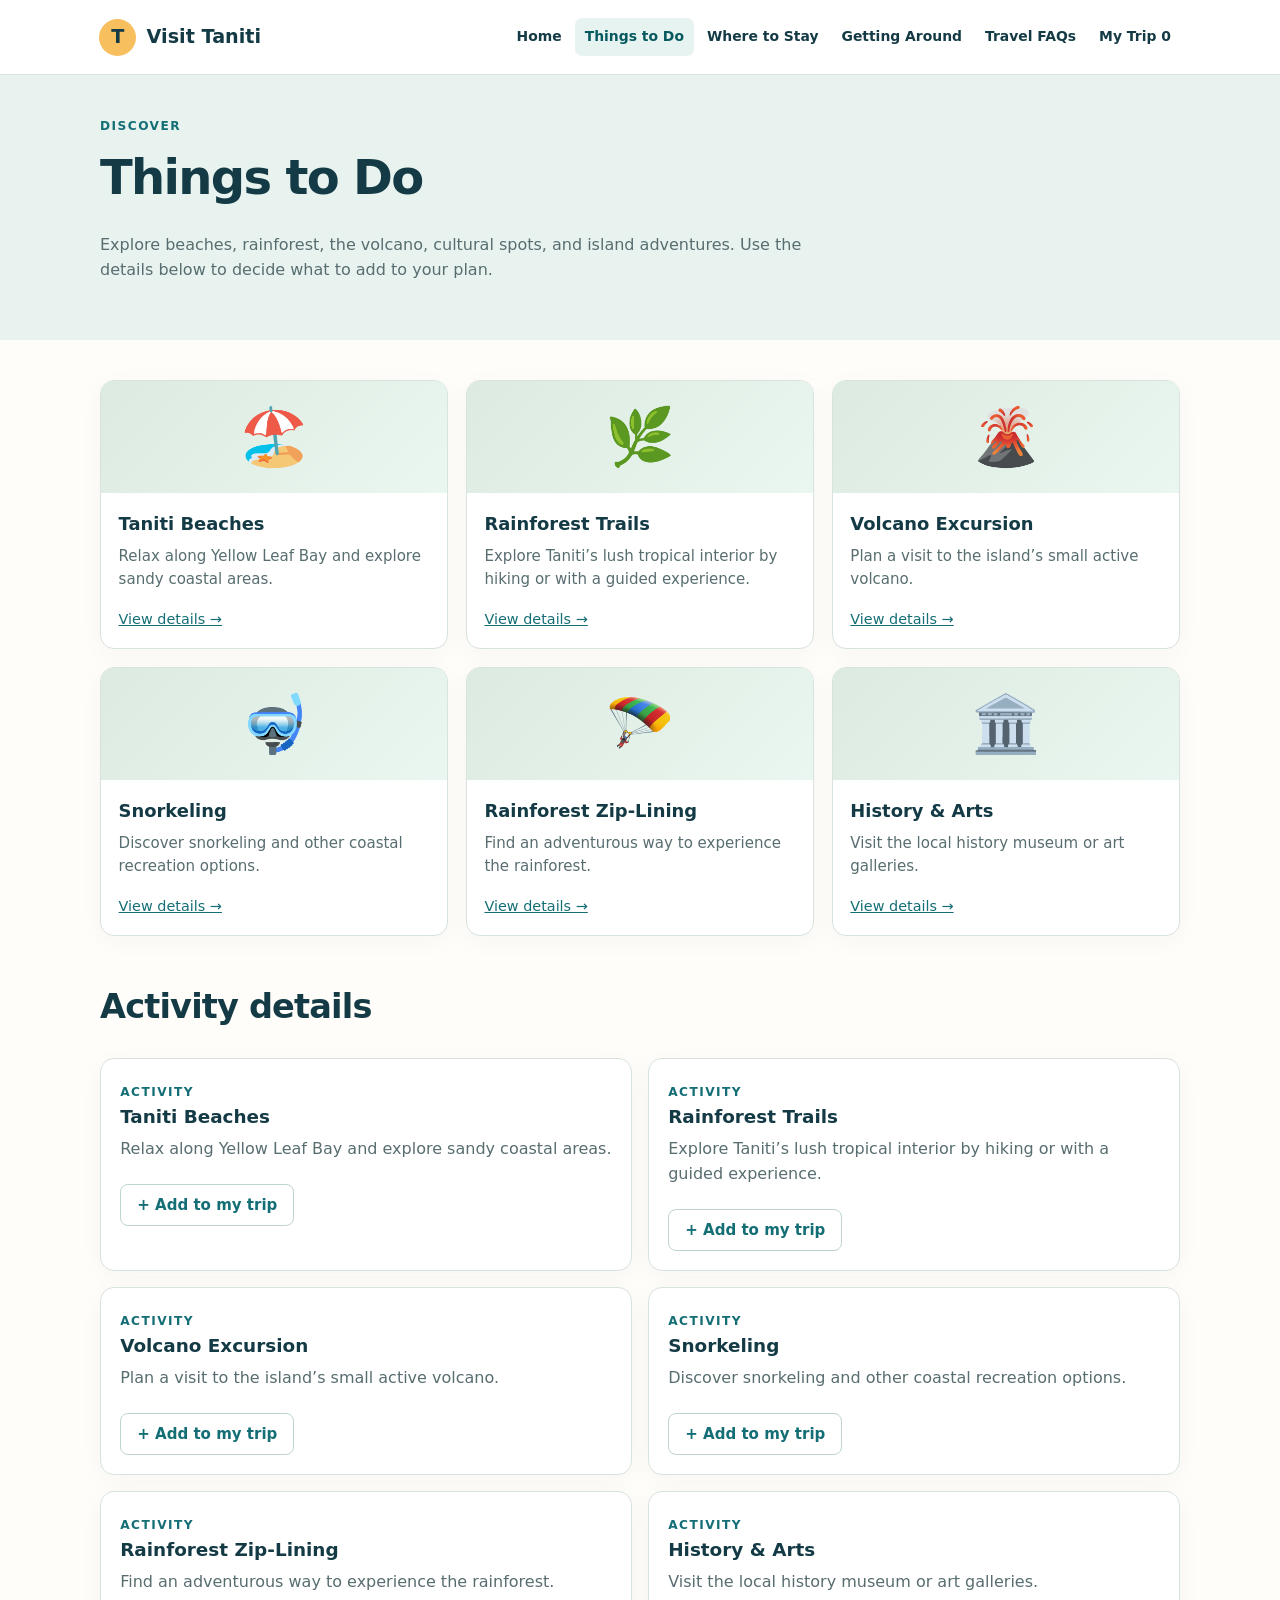
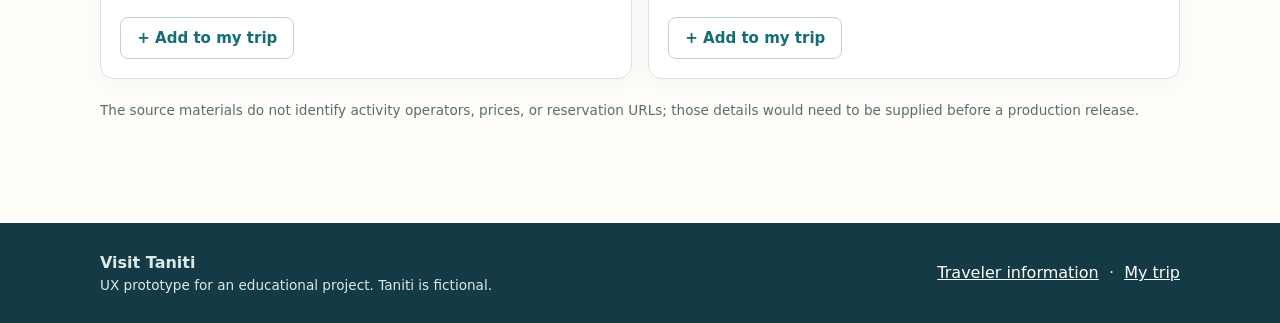
==== activities.html @ c04d9606 "Add initial Taniti website prototype Initial upload of the Taniti tourism website prototype prepared" ====
<!DOCTYPE html><html lang="en"><head><meta charset="utf-8"><meta name="viewport" content="width=device-width,initial-scale=1"><meta name="description" content="See attractions and activities available on Taniti."><title>Things to Do | Visit Taniti</title><link rel="stylesheet" href="styles.css"><script src="script.js" defer></script></head><body><a class="skip" href="#main">Skip to main content</a><header class="mast"><div class="mast-inner"><a class="brand" href="index.html"><span class="brandmark" aria-hidden="true">T</span> Visit Taniti</a><button class="menu-toggle" id="menu-toggle" aria-controls="nav" aria-expanded="false">Menu</button><nav id="nav" class="nav" aria-label="Main navigation"><a href="index.html">Home</a><a href="activities.html" aria-current="page">Things to Do</a><a href="stays.html">Where to Stay</a><a href="transport.html">Getting Around</a><a href="faq.html">Travel FAQs</a><a href="my-trip.html">My Trip <span data-plan-count aria-label="number of saved options">0</span></a></nav></div></header><main id="main"><section class="page-intro"><div class="wrap"><div class="small-caps">Discover</div><h1>Things to Do</h1><p>Explore beaches, rainforest, the volcano, cultural spots, and island adventures. Use the details below to decide what to add to your plan.</p></div></section><div class="wrap"><div class="grid"><article class="tile"><div class="art" aria-hidden="true">🏖️</div><div class="tile-body"><h3>Taniti Beaches</h3><p>Relax along Yellow Leaf Bay and explore sandy coastal areas.</p><div class="tile-links"><a href="#beaches">View details →</a></div></div></article><article class="tile"><div class="art" aria-hidden="true">🌿</div><div class="tile-body"><h3>Rainforest Trails</h3><p>Explore Taniti’s lush tropical interior by hiking or with a guided experience.</p><div class="tile-links"><a href="#rainforest">View details →</a></div></div></article><article class="tile"><div class="art" aria-hidden="true">🌋</div><div class="tile-body"><h3>Volcano Excursion</h3><p>Plan a visit to the island’s small active volcano.</p><div class="tile-links"><a href="#volcano">View details →</a></div></div></article><article class="tile"><div class="art" aria-hidden="true">🤿</div><div class="tile-body"><h3>Snorkeling</h3><p>Discover snorkeling and other coastal recreation options.</p><div class="tile-links"><a href="#snorkeling">View details →</a></div></div></article><article class="tile"><div class="art" aria-hidden="true">🪂</div><div class="tile-body"><h3>Rainforest Zip-Lining</h3><p>Find an adventurous way to experience the rainforest.</p><div class="tile-links"><a href="#zipline">View details →</a></div></div></article><article class="tile"><div class="art" aria-hidden="true">🏛️</div><div class="tile-body"><h3>History & Arts</h3><p>Visit the local history museum or art galleries.</p><div class="tile-links"><a href="#culture">View details →</a></div></div></article></div><div class="section-head" style="margin-top:3rem"><h2>Activity details</h2></div><div class="detail-list"><article class="panel detail" id="beaches"><span class="small-caps">Activity</span><h3>Taniti Beaches</h3><p>Relax along Yellow Leaf Bay and explore sandy coastal areas.</p><button class="button-alt" type="button" data-add="Beach afternoon">+ Add to my trip</button></article><article class="panel detail" id="rainforest"><span class="small-caps">Activity</span><h3>Rainforest Trails</h3><p>Explore Taniti’s lush tropical interior by hiking or with a guided experience.</p><button class="button-alt" type="button" data-add="Rainforest hike">+ Add to my trip</button></article><article class="panel detail" id="volcano"><span class="small-caps">Activity</span><h3>Volcano Excursion</h3><p>Plan a visit to the island’s small active volcano.</p><button class="button-alt" type="button" data-add="Volcano sightseeing">+ Add to my trip</button></article><article class="panel detail" id="snorkeling"><span class="small-caps">Activity</span><h3>Snorkeling</h3><p>Discover snorkeling and other coastal recreation options.</p><button class="button-alt" type="button" data-add="Snorkeling">+ Add to my trip</button></article><article class="panel detail" id="zipline"><span class="small-caps">Activity</span><h3>Rainforest Zip-Lining</h3><p>Find an adventurous way to experience the rainforest.</p><button class="button-alt" type="button" data-add="Zip-lining">+ Add to my trip</button></article><article class="panel detail" id="culture"><span class="small-caps">Activity</span><h3>History & Arts</h3><p>Visit the local history museum or art galleries.</p><button class="button-alt" type="button" data-add="Museum or galleries">+ Add to my trip</button></article></div><p class="fineprint" style="margin-top:1.3rem">The source materials do not identify activity operators, prices, or reservation URLs; those details would need to be supplied before a production release.</p></div></main><footer class="footer"><div class="wrap"><div><strong>Visit Taniti</strong><div class="fineprint" style="color:#dbeae6">UX prototype for an educational project. Taniti is fictional.</div></div><div><a href="faq.html">Traveler information</a> &nbsp;·&nbsp; <a href="my-trip.html">My trip</a></div></div></footer><div class="toast" role="status" aria-live="polite"></div></body></html>
---- styles.css ----
:root{--navy:#143b45;--teal:#146e75;--sand:#f6efdf;--cream:#fffdf9;--ink:#20363a;--muted:#586d70;--line:#d7e3de;--yellow:#f7bf5d;--white:#fff;--focus:#b64812}
*{box-sizing:border-box}html{scroll-behavior:smooth}body{margin:0;font-family:system-ui,-apple-system,BlinkMacSystemFont,"Segoe UI",sans-serif;color:var(--ink);background:var(--cream);line-height:1.57}a{color:var(--teal)}a:hover{text-decoration-thickness:2px}a:focus-visible,button:focus-visible,summary:focus-visible{outline:3px solid var(--focus);outline-offset:3px}.skip{position:absolute;left:-10000px;top:5px;background:#fff;padding:.7rem;z-index:999}.skip:focus{left:10px}.mast{background:#fff;border-bottom:1px solid var(--line);position:sticky;top:0;z-index:10}.mast-inner{max-width:1120px;margin:auto;padding:0 1.2rem;display:flex;justify-content:space-between;align-items:center;gap:1rem;min-height:74px}.brand{display:flex;align-items:center;gap:.65rem;text-decoration:none!important;color:var(--navy);font-size:1.2rem;font-weight:850;white-space:nowrap}.brandmark{display:inline-flex;align-items:center;justify-content:center;background:var(--yellow);color:var(--navy);width:37px;height:37px;border-radius:50%;font-weight:900}.nav{display:flex;align-items:center;gap:.2rem}.nav a{font-size:.87rem;font-weight:650;color:var(--navy);padding:.53rem .62rem;border-radius:7px;text-decoration:none;white-space:nowrap}.nav a[aria-current=page],.nav a:hover{background:#e7f3f0;color:#075960}.menu-toggle{display:none;border:1px solid var(--line);border-radius:7px;background:#fff;padding:.55rem .8rem;color:var(--navy);font-size:1rem}.hero{background:linear-gradient(115deg,#143b45 0%,#1d6571 58%,#438e8a 100%);color:#fff}.hero .wrap{padding:4.7rem 1.25rem 4.2rem}.wrap{max-width:1120px;margin:auto;padding:2.5rem 1.25rem}.narrow{max-width:840px}.eyebrow{font-size:.78rem;text-transform:uppercase;letter-spacing:.11em;font-weight:800;color:#ffdc98}.hero h1{font-size:clamp(2.2rem,5vw,4rem);line-height:1.1;max-width:750px;margin:.7rem 0 1.1rem;letter-spacing:-.035em}.hero p{max-width:660px;font-size:1.14rem;color:#e4f5f2}.hero-art{position:absolute;right:10%;top:120px;opacity:.12;font-size:9rem;pointer-events:none}.actions{display:flex;gap:.75rem;flex-wrap:wrap;margin-top:1.6rem}.button,.button-alt{display:inline-flex;align-items:center;justify-content:center;gap:.3rem;min-height:42px;border-radius:8px;font-weight:750;padding:.64rem 1rem;text-decoration:none!important;cursor:pointer;border:1px solid transparent;font-family:inherit;font-size:.94rem}.button{background:var(--yellow);color:#20363a}.button:hover{background:#ffe0a5}.button-alt{background:#fff;color:var(--teal);border-color:#bed5cf}.button-alt:hover{background:#eaf6f1}button.button-alt{border:1px solid #bed5cf}.section-head{display:flex;align-items:end;justify-content:space-between;gap:1rem;margin-bottom:1.4rem}.section-head h2,h2{font-size:clamp(1.55rem,3vw,2.1rem);line-height:1.2;color:var(--navy);letter-spacing:-.025em;margin:.2rem 0 .5rem}.section-head p,.subtle{color:var(--muted);margin:0}.grid{display:grid;grid-template-columns:repeat(3,minmax(0,1fr));gap:1.1rem}.grid.two{grid-template-columns:repeat(2,minmax(0,1fr))}.tile,.panel{background:#fff;border:1px solid var(--line);border-radius:14px;box-shadow:0 5px 25px #143b4509}.tile{overflow:hidden;display:flex;flex-direction:column}.art{height:112px;display:flex;align-items:center;justify-content:center;font-size:3.5rem;background:linear-gradient(135deg,#dceae1,#e9f7f0)}.tile-body{padding:1.1rem;flex:1;display:flex;flex-direction:column;align-items:flex-start}.tile h3{font-size:1.12rem;margin:0 0 .4rem;color:var(--navy)}.tile p{font-size:.94rem;color:var(--muted);margin:0 0 1rem;flex:1}.tile-links{display:flex;align-items:center;flex-wrap:wrap;gap:.8rem;font-size:.9rem;margin-top:auto}.pill{font-size:.74rem;font-weight:750;background:#e9f4ed;color:#26604e;border-radius:20px;padding:.24rem .55rem;display:inline-block;margin-bottom:.7rem}.band{background:var(--sand)}.notice{padding:1rem 1.2rem;border-left:4px solid var(--teal);background:#ecf7f3;border-radius:0 8px 8px 0;color:var(--navy)}.detail-list{display:grid;grid-template-columns:repeat(2,1fr);gap:1rem}.detail{padding:1.2rem}.detail h3{margin:0 0 .25rem;font-size:1.15rem;color:var(--navy)}.detail p{margin:.2rem 0 .9rem;color:var(--muted)}.detail .button-alt{margin-top:.5rem}.page-intro{background:#e8f3ef}.page-intro .wrap{padding-top:2.6rem;padding-bottom:2.6rem}.page-intro h1{font-size:clamp(2rem,4vw,3rem);letter-spacing:-.035em;color:var(--navy);margin:.3rem 0}.page-intro p{max-width:750px;color:var(--muted)}.small-caps{font-size:.76rem;letter-spacing:.12em;text-transform:uppercase;color:var(--teal);font-weight:850}.steps{counter-reset:steps}.step{counter-increment:steps;display:flex;gap:1rem;margin:1rem 0}.step:before{content:counter(steps);flex:none;width:30px;height:30px;border-radius:50%;background:#d7e9e3;color:var(--navy);display:grid;place-items:center;font-weight:800}.footer{background:var(--navy);color:#dbeae6;margin-top:3rem}.footer .wrap{display:flex;gap:1rem;align-items:center;justify-content:space-between;padding-top:1.7rem;padding-bottom:1.7rem}.footer a{color:#fff}.faq-list details{background:#fff;border:1px solid var(--line);border-radius:9px;padding:1rem 1.1rem;margin:.8rem 0}.faq-list summary{cursor:pointer;font-weight:750;color:var(--navy)}.faq-list details p{margin:.75rem 0 .1rem;color:var(--muted)}.trip-item{display:flex;align-items:center;justify-content:space-between;gap:1rem;padding:.9rem 0;border-bottom:1px solid var(--line)}.trip-item button{border:1px solid #b4d1c9;border-radius:7px;padding:.4rem .75rem;background:white;cursor:pointer}.trip-list{padding:0;list-style:none}.toast{position:fixed;bottom:1.3rem;right:1.3rem;padding:1rem 1.3rem;border-radius:10px;background:var(--navy);color:#fff;box-shadow:0 12px 35px #0002;z-index:30;opacity:0;transform:translateY(15px);transition:.2s;pointer-events:none}.toast.show{opacity:1;transform:translateY(0)}.fineprint{font-size:.85rem;color:var(--muted)}
@media(max-width:970px){.nav a{font-size:.8rem;padding:.4rem}.grid{grid-template-columns:repeat(2,minmax(0,1fr))}}
@media(max-width:680px){.mast-inner{flex-wrap:wrap;min-height:68px}.menu-toggle{display:block}.nav{display:none;width:100%;flex-direction:column;align-items:stretch;padding:0 0 .9rem}.nav.open{display:flex}.nav a{font-size:1rem;padding:.75rem}.grid,.grid.two,.detail-list{grid-template-columns:1fr}.hero .wrap{padding:3.4rem 1.2rem}.hero h1{font-size:2.6rem}.footer .wrap{align-items:flex-start;flex-direction:column}}
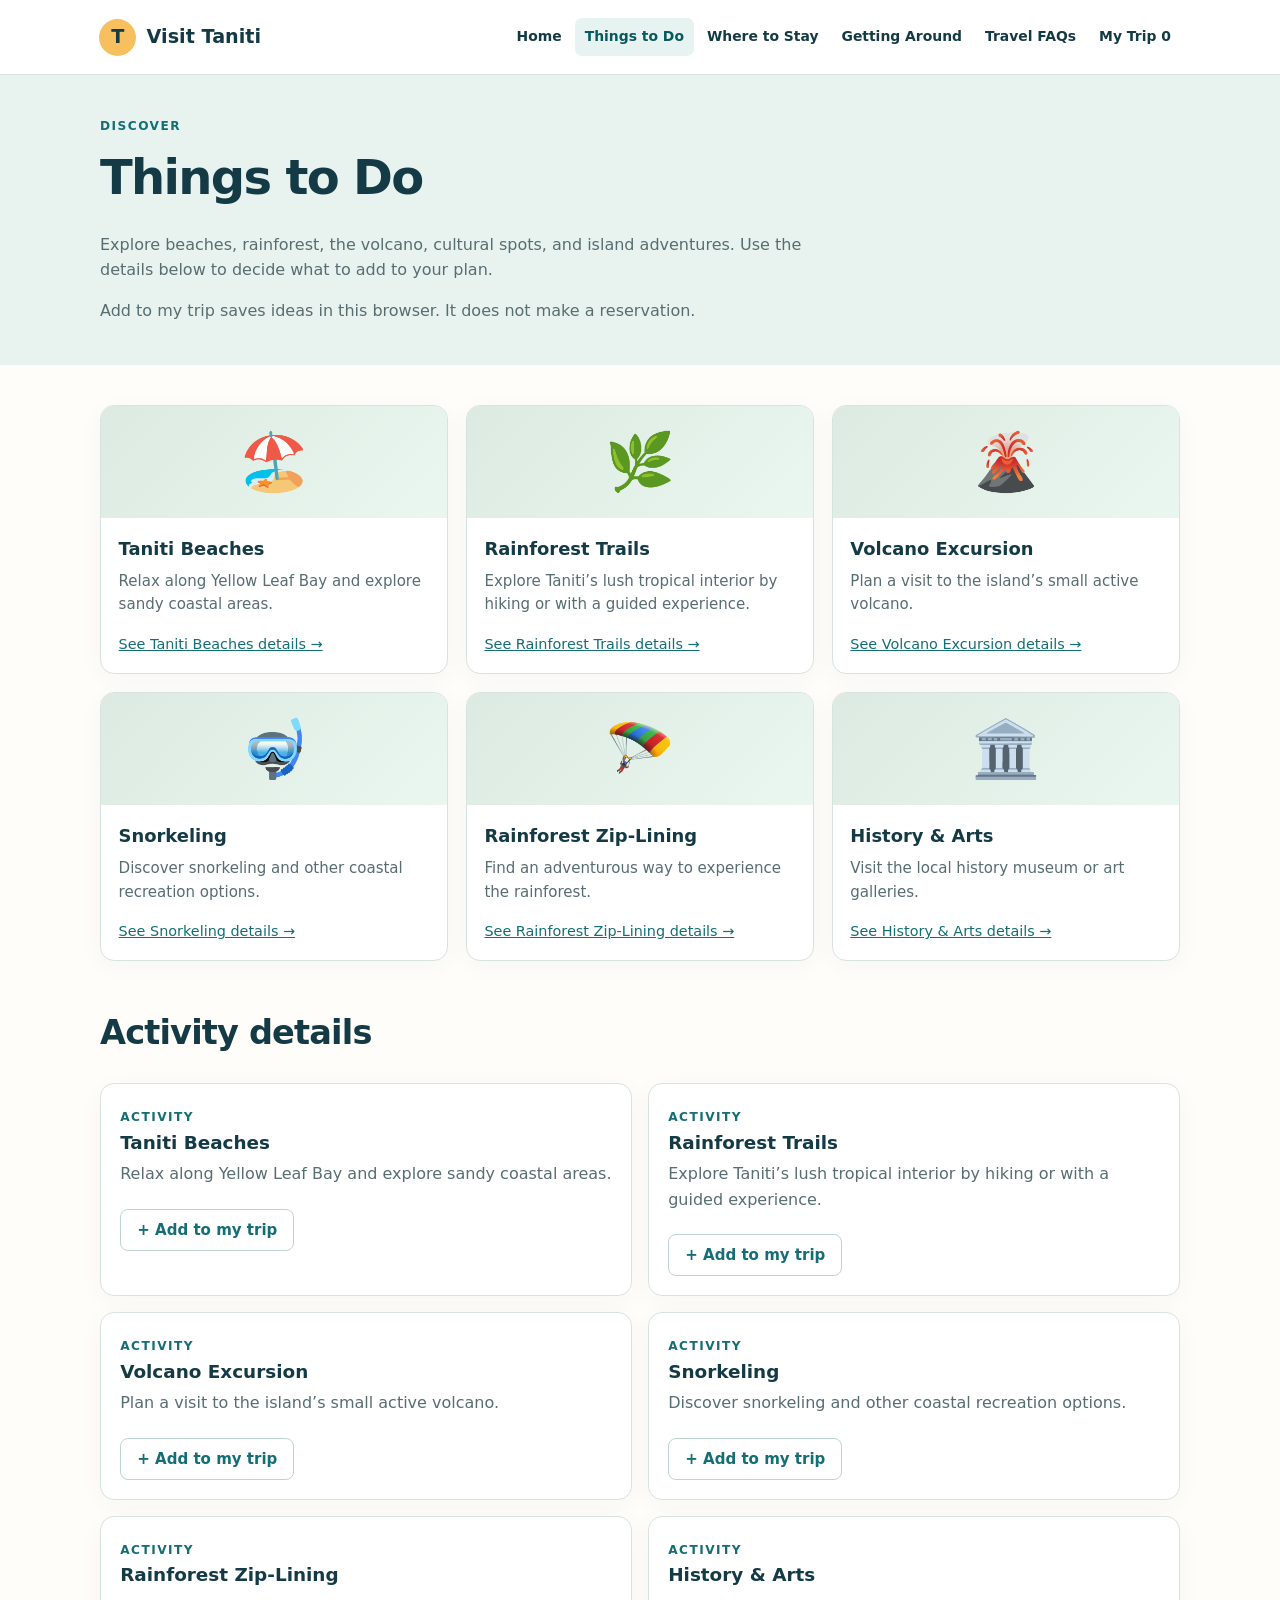
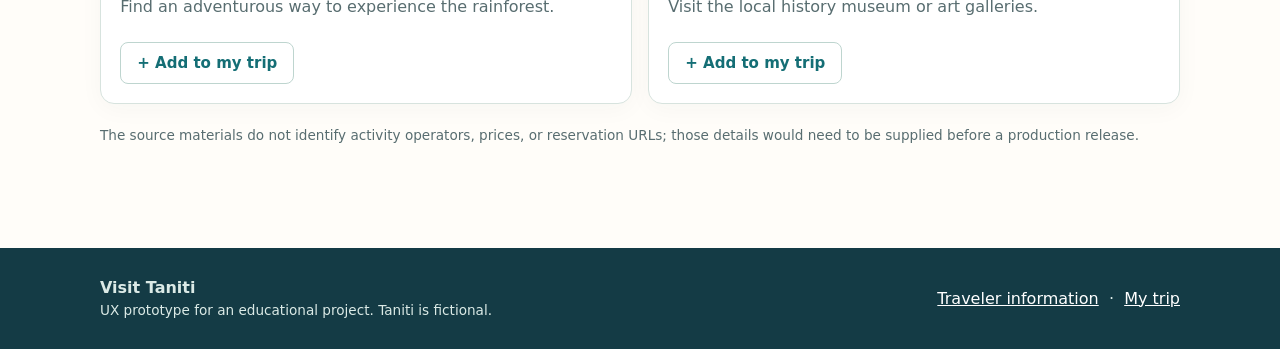
==== commit 84486a45: "Refine navigation and travel planning experience" ====
--- a/activities.html
+++ b/activities.html
@@ -1 +1,2 @@
-<!DOCTYPE html><html lang="en"><head><meta charset="utf-8"><meta name="viewport" content="width=device-width,initial-scale=1"><meta name="description" content="See attractions and activities available on Taniti."><title>Things to Do | Visit Taniti</title><link rel="stylesheet" href="styles.css"><script src="script.js" defer></script></head><body><a class="skip" href="#main">Skip to main content</a><header class="mast"><div class="mast-inner"><a class="brand" href="index.html"><span class="brandmark" aria-hidden="true">T</span> Visit Taniti</a><button class="menu-toggle" id="menu-toggle" aria-controls="nav" aria-expanded="false">Menu</button><nav id="nav" class="nav" aria-label="Main navigation"><a href="index.html">Home</a><a href="activities.html" aria-current="page">Things to Do</a><a href="stays.html">Where to Stay</a><a href="transport.html">Getting Around</a><a href="faq.html">Travel FAQs</a><a href="my-trip.html">My Trip <span data-plan-count aria-label="number of saved options">0</span></a></nav></div></header><main id="main"><section class="page-intro"><div class="wrap"><div class="small-caps">Discover</div><h1>Things to Do</h1><p>Explore beaches, rainforest, the volcano, cultural spots, and island adventures. Use the details below to decide what to add to your plan.</p></div></section><div class="wrap"><div class="grid"><article class="tile"><div class="art" aria-hidden="true">🏖️</div><div class="tile-body"><h3>Taniti Beaches</h3><p>Relax along Yellow Leaf Bay and explore sandy coastal areas.</p><div class="tile-links"><a href="#beaches">View details →</a></div></div></article><article class="tile"><div class="art" aria-hidden="true">🌿</div><div class="tile-body"><h3>Rainforest Trails</h3><p>Explore Taniti’s lush tropical interior by hiking or with a guided experience.</p><div class="tile-links"><a href="#rainforest">View details →</a></div></div></article><article class="tile"><div class="art" aria-hidden="true">🌋</div><div class="tile-body"><h3>Volcano Excursion</h3><p>Plan a visit to the island’s small active volcano.</p><div class="tile-links"><a href="#volcano">View details →</a></div></div></article><article class="tile"><div class="art" aria-hidden="true">🤿</div><div class="tile-body"><h3>Snorkeling</h3><p>Discover snorkeling and other coastal recreation options.</p><div class="tile-links"><a href="#snorkeling">View details →</a></div></div></article><article class="tile"><div class="art" aria-hidden="true">🪂</div><div class="tile-body"><h3>Rainforest Zip-Lining</h3><p>Find an adventurous way to experience the rainforest.</p><div class="tile-links"><a href="#zipline">View details →</a></div></div></article><article class="tile"><div class="art" aria-hidden="true">🏛️</div><div class="tile-body"><h3>History & Arts</h3><p>Visit the local history museum or art galleries.</p><div class="tile-links"><a href="#culture">View details →</a></div></div></article></div><div class="section-head" style="margin-top:3rem"><h2>Activity details</h2></div><div class="detail-list"><article class="panel detail" id="beaches"><span class="small-caps">Activity</span><h3>Taniti Beaches</h3><p>Relax along Yellow Leaf Bay and explore sandy coastal areas.</p><button class="button-alt" type="button" data-add="Beach afternoon">+ Add to my trip</button></article><article class="panel detail" id="rainforest"><span class="small-caps">Activity</span><h3>Rainforest Trails</h3><p>Explore Taniti’s lush tropical interior by hiking or with a guided experience.</p><button class="button-alt" type="button" data-add="Rainforest hike">+ Add to my trip</button></article><article class="panel detail" id="volcano"><span class="small-caps">Activity</span><h3>Volcano Excursion</h3><p>Plan a visit to the island’s small active volcano.</p><button class="button-alt" type="button" data-add="Volcano sightseeing">+ Add to my trip</button></article><article class="panel detail" id="snorkeling"><span class="small-caps">Activity</span><h3>Snorkeling</h3><p>Discover snorkeling and other coastal recreation options.</p><button class="button-alt" type="button" data-add="Snorkeling">+ Add to my trip</button></article><article class="panel detail" id="zipline"><span class="small-caps">Activity</span><h3>Rainforest Zip-Lining</h3><p>Find an adventurous way to experience the rainforest.</p><button class="button-alt" type="button" data-add="Zip-lining">+ Add to my trip</button></article><article class="panel detail" id="culture"><span class="small-caps">Activity</span><h3>History & Arts</h3><p>Visit the local history museum or art galleries.</p><button class="button-alt" type="button" data-add="Museum or galleries">+ Add to my trip</button></article></div><p class="fineprint" style="margin-top:1.3rem">The source materials do not identify activity operators, prices, or reservation URLs; those details would need to be supplied before a production release.</p></div></main><footer class="footer"><div class="wrap"><div><strong>Visit Taniti</strong><div class="fineprint" style="color:#dbeae6">UX prototype for an educational project. Taniti is fictional.</div></div><div><a href="faq.html">Traveler information</a> &nbsp;·&nbsp; <a href="my-trip.html">My trip</a></div></div></footer><div class="toast" role="status" aria-live="polite"></div></body></html>+<!DOCTYPE html>
+<html lang="en"><head><meta charset="utf-8"/><meta content="width=device-width,initial-scale=1" name="viewport"/><meta content="See attractions and activities available on Taniti." name="description"/><title>Things to Do | Visit Taniti</title><link href="styles.css" rel="stylesheet"/><script defer="" src="script.js"></script></head><body><a class="skip" href="#main">Skip to main content</a><header class="mast"><div class="mast-inner"><a class="brand" href="index.html"><span aria-hidden="true" class="brandmark">T</span> Visit Taniti</a><button aria-controls="nav" aria-expanded="false" class="menu-toggle" id="menu-toggle">Menu</button><nav aria-label="Main navigation" class="nav" id="nav"><a href="index.html">Home</a><a aria-current="page" href="activities.html">Things to Do</a><a href="stays.html">Where to Stay</a><a href="transport.html">Getting Around</a><a href="faq.html">Travel FAQs</a><a href="my-trip.html">My Trip <span aria-label="number of saved options" data-plan-count="">0</span></a></nav></div></header><main id="main"><section class="page-intro"><div class="wrap"><div class="small-caps">Discover</div><h1>Things to Do</h1><p>Explore beaches, rainforest, the volcano, cultural spots, and island adventures. Use the details below to decide what to add to your plan.</p><p class="subtle">Add to my trip saves ideas in this browser. It does not make a reservation.</p></div></section><div class="wrap"><div class="grid"><article class="tile"><div aria-hidden="true" class="art">🏖️</div><div class="tile-body"><h3>Taniti Beaches</h3><p>Relax along Yellow Leaf Bay and explore sandy coastal areas.</p><div class="tile-links"><a href="#beaches">See Taniti Beaches details →</a></div></div></article><article class="tile"><div aria-hidden="true" class="art">🌿</div><div class="tile-body"><h3>Rainforest Trails</h3><p>Explore Taniti’s lush tropical interior by hiking or with a guided experience.</p><div class="tile-links"><a href="#rainforest">See Rainforest Trails details →</a></div></div></article><article class="tile"><div aria-hidden="true" class="art">🌋</div><div class="tile-body"><h3>Volcano Excursion</h3><p>Plan a visit to the island’s small active volcano.</p><div class="tile-links"><a href="#volcano">See Volcano Excursion details →</a></div></div></article><article class="tile"><div aria-hidden="true" class="art">🤿</div><div class="tile-body"><h3>Snorkeling</h3><p>Discover snorkeling and other coastal recreation options.</p><div class="tile-links"><a href="#snorkeling">See Snorkeling details →</a></div></div></article><article class="tile"><div aria-hidden="true" class="art">🪂</div><div class="tile-body"><h3>Rainforest Zip-Lining</h3><p>Find an adventurous way to experience the rainforest.</p><div class="tile-links"><a href="#zipline">See Rainforest Zip-Lining details →</a></div></div></article><article class="tile"><div aria-hidden="true" class="art">🏛️</div><div class="tile-body"><h3>History &amp; Arts</h3><p>Visit the local history museum or art galleries.</p><div class="tile-links"><a href="#culture">See History &amp; Arts details →</a></div></div></article></div><div class="section-head" style="margin-top:3rem"><h2>Activity details</h2></div><div class="detail-list"><article class="panel detail" id="beaches"><span class="small-caps">Activity</span><h3>Taniti Beaches</h3><p>Relax along Yellow Leaf Bay and explore sandy coastal areas.</p><button class="button-alt" data-add="Beach afternoon" type="button">+ Add to my trip</button></article><article class="panel detail" id="rainforest"><span class="small-caps">Activity</span><h3>Rainforest Trails</h3><p>Explore Taniti’s lush tropical interior by hiking or with a guided experience.</p><button class="button-alt" data-add="Rainforest hike" type="button">+ Add to my trip</button></article><article class="panel detail" id="volcano"><span class="small-caps">Activity</span><h3>Volcano Excursion</h3><p>Plan a visit to the island’s small active volcano.</p><button class="button-alt" data-add="Volcano sightseeing" type="button">+ Add to my trip</button></article><article class="panel detail" id="snorkeling"><span class="small-caps">Activity</span><h3>Snorkeling</h3><p>Discover snorkeling and other coastal recreation options.</p><button class="button-alt" data-add="Snorkeling" type="button">+ Add to my trip</button></article><article class="panel detail" id="zipline"><span class="small-caps">Activity</span><h3>Rainforest Zip-Lining</h3><p>Find an adventurous way to experience the rainforest.</p><button class="button-alt" data-add="Zip-lining" type="button">+ Add to my trip</button></article><article class="panel detail" id="culture"><span class="small-caps">Activity</span><h3>History &amp; Arts</h3><p>Visit the local history museum or art galleries.</p><button class="button-alt" data-add="Museum or galleries" type="button">+ Add to my trip</button></article></div><p class="fineprint" style="margin-top:1.3rem">The source materials do not identify activity operators, prices, or reservation URLs; those details would need to be supplied before a production release.</p></div></main><footer class="footer"><div class="wrap"><div><strong>Visit Taniti</strong><div class="fineprint" style="color:#dbeae6">UX prototype for an educational project. Taniti is fictional.</div></div><div><a href="faq.html">Traveler information</a>  ·  <a href="my-trip.html">My trip</a></div></div></footer><div aria-live="polite" class="toast" role="status"></div></body></html>
--- a/styles.css
+++ b/styles.css
@@ -1,5 +1,5 @@
 
 :root{--navy:#143b45;--teal:#146e75;--sand:#f6efdf;--cream:#fffdf9;--ink:#20363a;--muted:#586d70;--line:#d7e3de;--yellow:#f7bf5d;--white:#fff;--focus:#b64812}
-*{box-sizing:border-box}html{scroll-behavior:smooth}body{margin:0;font-family:system-ui,-apple-system,BlinkMacSystemFont,"Segoe UI",sans-serif;color:var(--ink);background:var(--cream);line-height:1.57}a{color:var(--teal)}a:hover{text-decoration-thickness:2px}a:focus-visible,button:focus-visible,summary:focus-visible{outline:3px solid var(--focus);outline-offset:3px}.skip{position:absolute;left:-10000px;top:5px;background:#fff;padding:.7rem;z-index:999}.skip:focus{left:10px}.mast{background:#fff;border-bottom:1px solid var(--line);position:sticky;top:0;z-index:10}.mast-inner{max-width:1120px;margin:auto;padding:0 1.2rem;display:flex;justify-content:space-between;align-items:center;gap:1rem;min-height:74px}.brand{display:flex;align-items:center;gap:.65rem;text-decoration:none!important;color:var(--navy);font-size:1.2rem;font-weight:850;white-space:nowrap}.brandmark{display:inline-flex;align-items:center;justify-content:center;background:var(--yellow);color:var(--navy);width:37px;height:37px;border-radius:50%;font-weight:900}.nav{display:flex;align-items:center;gap:.2rem}.nav a{font-size:.87rem;font-weight:650;color:var(--navy);padding:.53rem .62rem;border-radius:7px;text-decoration:none;white-space:nowrap}.nav a[aria-current=page],.nav a:hover{background:#e7f3f0;color:#075960}.menu-toggle{display:none;border:1px solid var(--line);border-radius:7px;background:#fff;padding:.55rem .8rem;color:var(--navy);font-size:1rem}.hero{background:linear-gradient(115deg,#143b45 0%,#1d6571 58%,#438e8a 100%);color:#fff}.hero .wrap{padding:4.7rem 1.25rem 4.2rem}.wrap{max-width:1120px;margin:auto;padding:2.5rem 1.25rem}.narrow{max-width:840px}.eyebrow{font-size:.78rem;text-transform:uppercase;letter-spacing:.11em;font-weight:800;color:#ffdc98}.hero h1{font-size:clamp(2.2rem,5vw,4rem);line-height:1.1;max-width:750px;margin:.7rem 0 1.1rem;letter-spacing:-.035em}.hero p{max-width:660px;font-size:1.14rem;color:#e4f5f2}.hero-art{position:absolute;right:10%;top:120px;opacity:.12;font-size:9rem;pointer-events:none}.actions{display:flex;gap:.75rem;flex-wrap:wrap;margin-top:1.6rem}.button,.button-alt{display:inline-flex;align-items:center;justify-content:center;gap:.3rem;min-height:42px;border-radius:8px;font-weight:750;padding:.64rem 1rem;text-decoration:none!important;cursor:pointer;border:1px solid transparent;font-family:inherit;font-size:.94rem}.button{background:var(--yellow);color:#20363a}.button:hover{background:#ffe0a5}.button-alt{background:#fff;color:var(--teal);border-color:#bed5cf}.button-alt:hover{background:#eaf6f1}button.button-alt{border:1px solid #bed5cf}.section-head{display:flex;align-items:end;justify-content:space-between;gap:1rem;margin-bottom:1.4rem}.section-head h2,h2{font-size:clamp(1.55rem,3vw,2.1rem);line-height:1.2;color:var(--navy);letter-spacing:-.025em;margin:.2rem 0 .5rem}.section-head p,.subtle{color:var(--muted);margin:0}.grid{display:grid;grid-template-columns:repeat(3,minmax(0,1fr));gap:1.1rem}.grid.two{grid-template-columns:repeat(2,minmax(0,1fr))}.tile,.panel{background:#fff;border:1px solid var(--line);border-radius:14px;box-shadow:0 5px 25px #143b4509}.tile{overflow:hidden;display:flex;flex-direction:column}.art{height:112px;display:flex;align-items:center;justify-content:center;font-size:3.5rem;background:linear-gradient(135deg,#dceae1,#e9f7f0)}.tile-body{padding:1.1rem;flex:1;display:flex;flex-direction:column;align-items:flex-start}.tile h3{font-size:1.12rem;margin:0 0 .4rem;color:var(--navy)}.tile p{font-size:.94rem;color:var(--muted);margin:0 0 1rem;flex:1}.tile-links{display:flex;align-items:center;flex-wrap:wrap;gap:.8rem;font-size:.9rem;margin-top:auto}.pill{font-size:.74rem;font-weight:750;background:#e9f4ed;color:#26604e;border-radius:20px;padding:.24rem .55rem;display:inline-block;margin-bottom:.7rem}.band{background:var(--sand)}.notice{padding:1rem 1.2rem;border-left:4px solid var(--teal);background:#ecf7f3;border-radius:0 8px 8px 0;color:var(--navy)}.detail-list{display:grid;grid-template-columns:repeat(2,1fr);gap:1rem}.detail{padding:1.2rem}.detail h3{margin:0 0 .25rem;font-size:1.15rem;color:var(--navy)}.detail p{margin:.2rem 0 .9rem;color:var(--muted)}.detail .button-alt{margin-top:.5rem}.page-intro{background:#e8f3ef}.page-intro .wrap{padding-top:2.6rem;padding-bottom:2.6rem}.page-intro h1{font-size:clamp(2rem,4vw,3rem);letter-spacing:-.035em;color:var(--navy);margin:.3rem 0}.page-intro p{max-width:750px;color:var(--muted)}.small-caps{font-size:.76rem;letter-spacing:.12em;text-transform:uppercase;color:var(--teal);font-weight:850}.steps{counter-reset:steps}.step{counter-increment:steps;display:flex;gap:1rem;margin:1rem 0}.step:before{content:counter(steps);flex:none;width:30px;height:30px;border-radius:50%;background:#d7e9e3;color:var(--navy);display:grid;place-items:center;font-weight:800}.footer{background:var(--navy);color:#dbeae6;margin-top:3rem}.footer .wrap{display:flex;gap:1rem;align-items:center;justify-content:space-between;padding-top:1.7rem;padding-bottom:1.7rem}.footer a{color:#fff}.faq-list details{background:#fff;border:1px solid var(--line);border-radius:9px;padding:1rem 1.1rem;margin:.8rem 0}.faq-list summary{cursor:pointer;font-weight:750;color:var(--navy)}.faq-list details p{margin:.75rem 0 .1rem;color:var(--muted)}.trip-item{display:flex;align-items:center;justify-content:space-between;gap:1rem;padding:.9rem 0;border-bottom:1px solid var(--line)}.trip-item button{border:1px solid #b4d1c9;border-radius:7px;padding:.4rem .75rem;background:white;cursor:pointer}.trip-list{padding:0;list-style:none}.toast{position:fixed;bottom:1.3rem;right:1.3rem;padding:1rem 1.3rem;border-radius:10px;background:var(--navy);color:#fff;box-shadow:0 12px 35px #0002;z-index:30;opacity:0;transform:translateY(15px);transition:.2s;pointer-events:none}.toast.show{opacity:1;transform:translateY(0)}.fineprint{font-size:.85rem;color:var(--muted)}
+*{box-sizing:border-box}html{scroll-behavior:smooth;scroll-padding-top:6rem}body{margin:0;font-family:system-ui,-apple-system,BlinkMacSystemFont,"Segoe UI",sans-serif;color:var(--ink);background:var(--cream);line-height:1.57}a{color:var(--teal)}a:hover{text-decoration-thickness:2px}a:focus-visible,button:focus-visible,summary:focus-visible{outline:3px solid var(--focus);outline-offset:3px}.skip{position:absolute;left:-10000px;top:5px;background:#fff;padding:.7rem;z-index:999}.skip:focus{left:10px}.mast{background:#fff;border-bottom:1px solid var(--line);position:sticky;top:0;z-index:10}.mast-inner{max-width:1120px;margin:auto;padding:0 1.2rem;display:flex;justify-content:space-between;align-items:center;gap:1rem;min-height:74px}.brand{display:flex;align-items:center;gap:.65rem;text-decoration:none!important;color:var(--navy);font-size:1.2rem;font-weight:850;white-space:nowrap}.brandmark{display:inline-flex;align-items:center;justify-content:center;background:var(--yellow);color:var(--navy);width:37px;height:37px;border-radius:50%;font-weight:900}.nav{display:flex;align-items:center;gap:.2rem}.nav a{font-size:.87rem;font-weight:650;color:var(--navy);padding:.53rem .62rem;border-radius:7px;text-decoration:none;white-space:nowrap}.nav a[aria-current=page],.nav a:hover{background:#e7f3f0;color:#075960}.menu-toggle{display:none;border:1px solid var(--line);border-radius:7px;background:#fff;padding:.55rem .8rem;color:var(--navy);font-size:1rem}.hero{background:linear-gradient(115deg,#143b45 0%,#1d6571 58%,#438e8a 100%);color:#fff}.hero .wrap{padding:4.7rem 1.25rem 4.2rem}.wrap{max-width:1120px;margin:auto;padding:2.5rem 1.25rem}.narrow{max-width:840px}.eyebrow{font-size:.78rem;text-transform:uppercase;letter-spacing:.11em;font-weight:800;color:#ffdc98}.hero h1{font-size:clamp(2.2rem,5vw,4rem);line-height:1.1;max-width:750px;margin:.7rem 0 1.1rem;letter-spacing:-.035em}.hero p{max-width:660px;font-size:1.14rem;color:#e4f5f2}.hero-art{position:absolute;right:10%;top:120px;opacity:.12;font-size:9rem;pointer-events:none}.actions{display:flex;gap:.75rem;flex-wrap:wrap;margin-top:1.6rem}.button,.button-alt{display:inline-flex;align-items:center;justify-content:center;gap:.3rem;min-height:42px;border-radius:8px;font-weight:750;padding:.64rem 1rem;text-decoration:none!important;cursor:pointer;border:1px solid transparent;font-family:inherit;font-size:.94rem}.button{background:var(--yellow);color:#20363a}.button:hover{background:#ffe0a5}.button-alt{background:#fff;color:var(--teal);border-color:#bed5cf}.button-alt:hover{background:#eaf6f1}button.button-alt{border:1px solid #bed5cf}.section-head{display:flex;align-items:end;justify-content:space-between;gap:1rem;margin-bottom:1.4rem}.section-head h2,h2{font-size:clamp(1.55rem,3vw,2.1rem);line-height:1.2;color:var(--navy);letter-spacing:-.025em;margin:.2rem 0 .5rem}.section-head p,.subtle{color:var(--muted);margin:0}.grid{display:grid;grid-template-columns:repeat(3,minmax(0,1fr));gap:1.1rem}.grid.two{grid-template-columns:repeat(2,minmax(0,1fr))}.tile,.panel{background:#fff;border:1px solid var(--line);border-radius:14px;box-shadow:0 5px 25px #143b4509}.tile{overflow:hidden;display:flex;flex-direction:column}.art{height:112px;display:flex;align-items:center;justify-content:center;font-size:3.5rem;background:linear-gradient(135deg,#dceae1,#e9f7f0)}.tile-body{padding:1.1rem;flex:1;display:flex;flex-direction:column;align-items:flex-start}.tile h3{font-size:1.12rem;margin:0 0 .4rem;color:var(--navy)}.tile p{font-size:.94rem;color:var(--muted);margin:0 0 1rem;flex:1}.tile-links{display:flex;align-items:center;flex-wrap:wrap;gap:.8rem;font-size:.9rem;margin-top:auto}.pill{font-size:.74rem;font-weight:750;background:#e9f4ed;color:#26604e;border-radius:20px;padding:.24rem .55rem;display:inline-block;margin-bottom:.7rem}.band{background:var(--sand)}.notice{padding:1rem 1.2rem;border-left:4px solid var(--teal);background:#ecf7f3;border-radius:0 8px 8px 0;color:var(--navy)}.detail-list{display:grid;grid-template-columns:repeat(2,1fr);gap:1rem}.detail{padding:1.2rem}.detail h3{margin:0 0 .25rem;font-size:1.15rem;color:var(--navy)}.detail p{margin:.2rem 0 .9rem;color:var(--muted)}.detail .button-alt{margin-top:.5rem}.page-intro{background:#e8f3ef}.page-intro .wrap{padding-top:2.6rem;padding-bottom:2.6rem}.page-intro h1{font-size:clamp(2rem,4vw,3rem);letter-spacing:-.035em;color:var(--navy);margin:.3rem 0}.page-intro p{max-width:750px;color:var(--muted)}.small-caps{font-size:.76rem;letter-spacing:.12em;text-transform:uppercase;color:var(--teal);font-weight:850}.steps{counter-reset:steps}.step{counter-increment:steps;display:flex;gap:1rem;margin:1rem 0}.step:before{content:counter(steps);flex:none;width:30px;height:30px;border-radius:50%;background:#d7e9e3;color:var(--navy);display:grid;place-items:center;font-weight:800}.footer{background:var(--navy);color:#dbeae6;margin-top:3rem}.footer .wrap{display:flex;gap:1rem;align-items:center;justify-content:space-between;padding-top:1.7rem;padding-bottom:1.7rem}.footer a{color:#fff}.faq-list details{background:#fff;border:1px solid var(--line);border-radius:9px;padding:1rem 1.1rem;margin:.8rem 0}.faq-list summary{cursor:pointer;font-weight:750;color:var(--navy)}.faq-list details p{margin:.75rem 0 .1rem;color:var(--muted)}.trip-item{display:flex;align-items:center;justify-content:space-between;gap:1rem;padding:.9rem 0;border-bottom:1px solid var(--line)}.trip-item button{border:1px solid #b4d1c9;border-radius:7px;padding:.4rem .75rem;background:white;cursor:pointer}.trip-list{padding:0;list-style:none}.toast{position:fixed;bottom:1.3rem;right:1.3rem;padding:1rem 1.3rem;border-radius:10px;background:var(--navy);color:#fff;box-shadow:0 12px 35px #0002;z-index:30;opacity:0;transform:translateY(15px);transition:.2s;pointer-events:none}.toast.show{opacity:1;transform:translateY(0)}.fineprint{font-size:.85rem;color:var(--muted)}
 @media(max-width:970px){.nav a{font-size:.8rem;padding:.4rem}.grid{grid-template-columns:repeat(2,minmax(0,1fr))}}
 @media(max-width:680px){.mast-inner{flex-wrap:wrap;min-height:68px}.menu-toggle{display:block}.nav{display:none;width:100%;flex-direction:column;align-items:stretch;padding:0 0 .9rem}.nav.open{display:flex}.nav a{font-size:1rem;padding:.75rem}.grid,.grid.two,.detail-list{grid-template-columns:1fr}.hero .wrap{padding:3.4rem 1.2rem}.hero h1{font-size:2.6rem}.footer .wrap{align-items:flex-start;flex-direction:column}}
